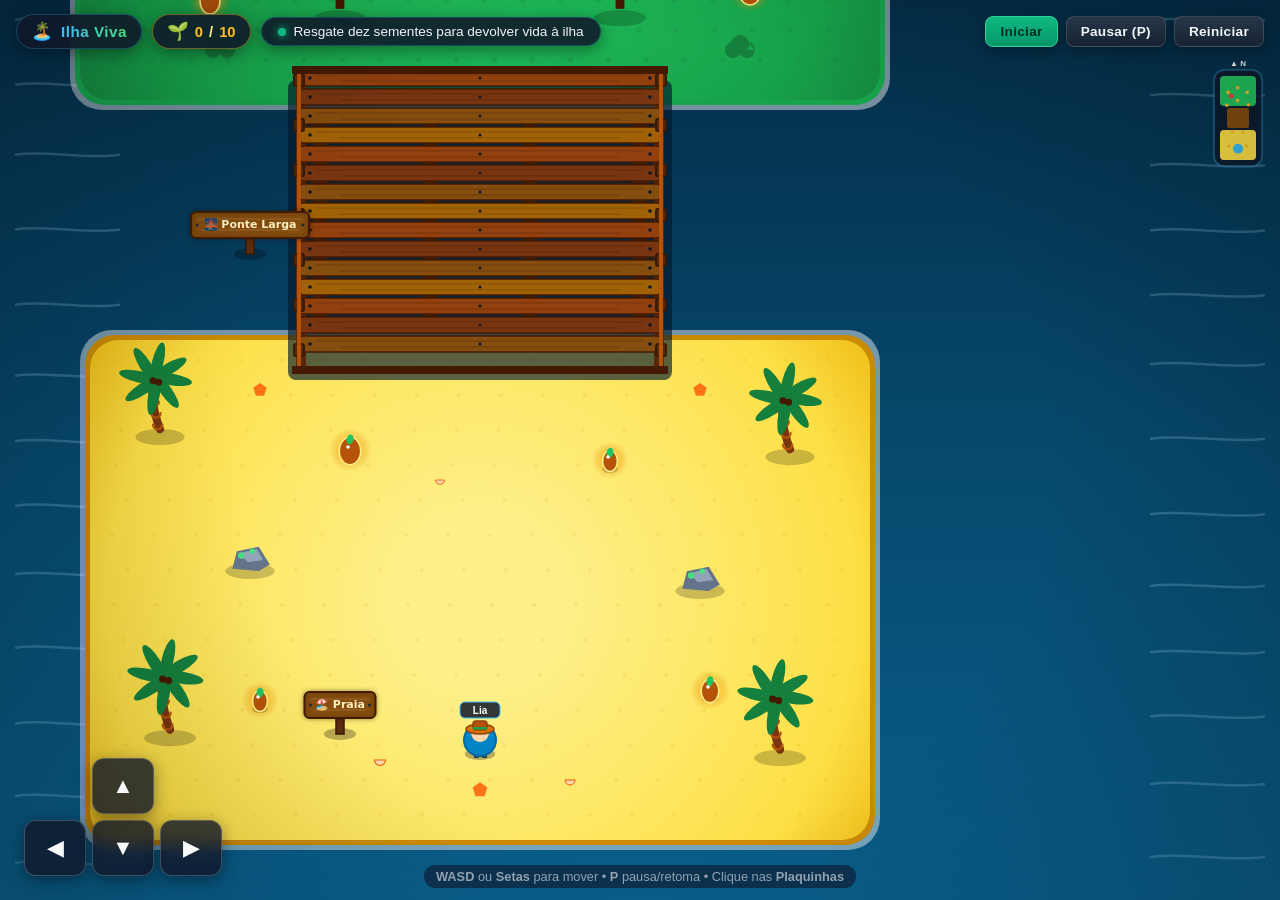
==== index.html @ a468ca23 "resgate-guarda-ok" ====
<!DOCTYPE html>
<html lang="pt-BR">
<head>
  <meta charset="UTF-8">
  <meta name="viewport" content="width=device-width, initial-scale=1.0, user-scalable=no">
  <title>Ilha Viva — Aventura de Lia</title>
  <link rel="stylesheet" href="style.css">
</head>
<body>
  <div class="game-viewport">
    <canvas id="gameCanvas" tabindex="0" aria-label="Cenário de Ilha Viva em tela cheia com Lia explorando praia, ponte larga e bosque"></canvas>
    
    <!-- HUD Flutuante Superior (100% integrado ao jogo) -->
    <header class="floating-hud" role="region" aria-label="Painel de Informações">
      <div class="hud-left">
        <div class="brand-pill">
          <span class="brand-icon" aria-hidden="true">🏝️</span>
          <span class="brand-title">Ilha Viva</span>
        </div>
        
        <div class="seed-counter-badge" id="seedBadge" aria-label="Progresso de sementes">
          <span class="seed-icon" aria-hidden="true">🌱</span>
          <span id="seedsCollected" class="seed-count">0</span>/<span id="seedsTotal" class="seed-count">10</span>
        </div>

        <div class="hud-status-badge">
          <span class="status-dot" id="statusDot" aria-hidden="true"></span>
          <span id="statusMessage" role="status" aria-live="polite">Resgate dez sementes para devolver vida à ilha</span>
        </div>
      </div>

      <div class="hud-right">
        <div class="hud-actions">
          <button id="btnStart" class="ui-btn primary-btn" type="button" aria-label="Iniciar exploração">Iniciar</button>
          <button id="btnPause" class="ui-btn" type="button" aria-label="Pausar ou retomar o jogo (tecla P)">Pausar (P)</button>
          <button id="btnReset" class="ui-btn" type="button" aria-label="Reiniciar partida">Reiniciar</button>
        </div>
      </div>
    </header>

    <!-- Toast de Descoberta de Local ao Clicar na Plaquinha -->
    <div id="placeToast" class="place-discovery-toast hidden" role="status" aria-live="polite">
      <span class="toast-icon" id="toastIcon">📍</span>
      <span class="toast-text" id="toastTitle">Nome do Local</span>
      <span class="toast-desc" id="toastSubtitle">Clique para inspecionar</span>
    </div>

    <!-- Controles Virtuais de Toque Flutuantes (Mobile) -->
    <section class="floating-touch-controls" aria-label="Controles virtuais de toque">
      <div class="dpad">
        <button id="btnUp" class="dpad-btn up" type="button" aria-label="Mover Lia para cima">▲</button>
        <div class="dpad-middle">
          <button id="btnLeft" class="dpad-btn left" type="button" aria-label="Mover Lia para a esquerda">◀</button>
          <button id="btnDown" class="dpad-btn down" type="button" aria-label="Mover Lia para baixo">▼</button>
          <button id="btnRight" class="dpad-btn right" type="button" aria-label="Mover Lia para a direita">▶</button>
        </div>
      </div>
    </section>

    <!-- Legenda Discreta no Rodapé -->
    <div class="bottom-legend">
      <span><strong>WASD</strong> ou <strong>Setas</strong> para mover • <strong>P</strong> pausa/retoma • Clique nas <strong>Plaquinhas</strong></span>
    </div>

    <!-- Overlay de Pausa / Vitória -->
    <div id="modalOverlay" class="modal-overlay hidden" role="dialog" aria-modal="true" aria-labelledby="modalTitle">
      <div class="modal-card">
        <h2 id="modalTitle">Jogo Pausado</h2>
        <p id="modalDescription">A exploração está em pausa. Pressione o botão Retomar ou a tecla P para continuar.</p>
        <div class="modal-actions">
          <button id="modalResumeBtn" class="ui-btn primary-btn" type="button">Retomar</button>
          <button id="modalResetBtn" class="ui-btn" type="button">Reiniciar Partida</button>
        </div>
      </div>
    </div>
  </div>

  <script src="game.js"></script>
</body>
</html>
---- style.css ----
* {
  box-sizing: border-box;
  margin: 0;
  padding: 0;
}

:root {
  --bg-deep: #070d14;
  --panel-bg: rgba(15, 23, 42, 0.88);
  --panel-border: rgba(56, 189, 248, 0.25);
  --text-main: #f8fafc;
  --text-muted: #94a3b8;
  --accent-gold: #fbbf24;
  --accent-green: #10b981;
  --accent-cyan: #38bdf8;
  --focus-ring: #38bdf8;
}

html, body {
  width: 100%;
  height: 100%;
  margin: 0;
  padding: 0;
  overflow: hidden;
  background-color: #042d47;
  font-family: -apple-system, BlinkMacSystemFont, "Segoe UI", Roboto, "Helvetica Neue", Arial, sans-serif;
  color: var(--text-main);
  user-select: none;
  -webkit-user-select: none;
}

/* Container do Jogo em Tela Cheia */
.game-viewport {
  position: relative;
  width: 100vw;
  height: 100vh;
  overflow: hidden;
  display: flex;
  align-items: center;
  justify-content: center;
}

#gameCanvas {
  position: absolute;
  top: 0;
  left: 0;
  width: 100%;
  height: 100%;
  display: block;
}

/* HUD Superior Flutuante Compacto e Translúcido */
.floating-hud {
  position: absolute;
  top: 14px;
  left: 16px;
  right: 16px;
  display: flex;
  align-items: center;
  justify-content: space-between;
  gap: 12px;
  pointer-events: none; /* Permite cliques no canvas através das áreas vazias */
  z-index: 10;
}

.hud-left, .hud-right {
  display: flex;
  align-items: center;
  gap: 10px;
  pointer-events: auto; /* Reativa cliques nos botões e badges */
}

/* Badge Marca */
.brand-pill {
  display: flex;
  align-items: center;
  gap: 8px;
  padding: 6px 14px;
  background: var(--panel-bg);
  backdrop-filter: blur(10px);
  -webkit-backdrop-filter: blur(10px);
  border: 1px solid var(--panel-border);
  border-radius: 999px;
  box-shadow: 0 4px 16px rgba(0, 0, 0, 0.4);
}

.brand-icon {
  font-size: 1.1rem;
}

.brand-title {
  font-size: 0.95rem;
  font-weight: 800;
  letter-spacing: 0.5px;
  background: linear-gradient(90deg, #38bdf8, #4ade80);
  -webkit-background-clip: text;
  -webkit-text-fill-color: transparent;
}

/* Contador de Sementes 0/10 a 10/10 */
.seed-counter-badge {
  display: flex;
  align-items: center;
  gap: 6px;
  padding: 6px 14px;
  background: var(--panel-bg);
  backdrop-filter: blur(10px);
  -webkit-backdrop-filter: blur(10px);
  border: 1px solid rgba(251, 191, 36, 0.4);
  border-radius: 999px;
  font-size: 0.92rem;
  font-weight: 700;
  color: #fef08a;
  box-shadow: 0 4px 16px rgba(0, 0, 0, 0.4);
  transition: transform 0.15s ease, border-color 0.15s ease;
}

.seed-icon {
  font-size: 1.1rem;
}

.seed-count {
  color: #fbbf24;
}

.seed-counter-badge.pulse {
  transform: scale(1.1);
  border-color: #fbbf24;
  box-shadow: 0 0 16px rgba(251, 191, 36, 0.6);
}

/* Status Textual */
.hud-status-badge {
  display: flex;
  align-items: center;
  gap: 8px;
  padding: 6px 16px;
  background: var(--panel-bg);
  backdrop-filter: blur(10px);
  -webkit-backdrop-filter: blur(10px);
  border: 1px solid var(--panel-border);
  border-radius: 999px;
  font-size: 0.85rem;
  font-weight: 500;
  color: #f1f5f9;
  box-shadow: 0 4px 16px rgba(0, 0, 0, 0.4);
}

.status-dot {
  width: 8px;
  height: 8px;
  border-radius: 50%;
  background-color: var(--accent-green);
  box-shadow: 0 0 8px var(--accent-green);
  flex-shrink: 0;
}

.status-dot.gold {
  background-color: #fbbf24;
  box-shadow: 0 0 8px #fbbf24;
}

/* Ações / Botões */
.hud-actions {
  display: flex;
  gap: 8px;
}

.ui-btn {
  background: linear-gradient(180deg, #273549 0%, #172332 100%);
  color: #f1f5f9;
  border: 1px solid rgba(255, 255, 255, 0.14);
  border-radius: 8px;
  padding: 7px 14px;
  font-size: 0.85rem;
  font-weight: 600;
  letter-spacing: 0.3px;
  cursor: pointer;
  box-shadow: 0 4px 12px rgba(0, 0, 0, 0.3);
  transition: all 0.16s ease;
  touch-action: manipulation;
}

.ui-btn:hover {
  background: linear-gradient(180deg, #33445d 0%, #1e2c3e 100%);
  border-color: rgba(56, 189, 248, 0.45);
  transform: translateY(-1px);
}

.ui-btn:active {
  transform: translateY(1px);
}

.ui-btn:focus-visible,
.dpad-btn:focus-visible,
#gameCanvas:focus-visible {
  outline: 3px solid var(--focus-ring);
  outline-offset: 2px;
}

.primary-btn {
  background: linear-gradient(180deg, #10b981 0%, #059669 100%);
  color: #022c22;
  border: 1px solid #34d399;
}

.primary-btn:hover {
  background: linear-gradient(180deg, #34d399 0%, #059669 100%);
  color: #022c22;
}

/* Toast de Revelação ao Clicar na Plaquinha */
.place-discovery-toast {
  position: absolute;
  top: 70px;
  left: 50%;
  transform: translateX(-50%) translateY(0);
  background: rgba(15, 23, 42, 0.94);
  border: 1px solid rgba(56, 189, 248, 0.5);
  backdrop-filter: blur(12px);
  -webkit-backdrop-filter: blur(12px);
  padding: 10px 24px;
  border-radius: 999px;
  display: flex;
  align-items: center;
  gap: 10px;
  box-shadow: 0 12px 32px rgba(0, 0, 0, 0.65);
  z-index: 25;
  transition: opacity 0.3s ease, transform 0.3s cubic-bezier(0.34, 1.56, 0.64, 1);
  pointer-events: none;
}

.place-discovery-toast.hidden {
  opacity: 0;
  transform: translateX(-50%) translateY(-20px);
}

.toast-icon {
  font-size: 1.25rem;
}

.toast-text {
  font-size: 0.95rem;
  font-weight: 700;
  color: #f8fafc;
}

.toast-desc {
  font-size: 0.8rem;
  color: #94a3b8;
  border-left: 1px solid rgba(255, 255, 255, 0.2);
  padding-left: 8px;
}

/* Controles Virtuais Flutuantes no Canto Inferior Esquerdo */
.floating-touch-controls {
  position: absolute;
  bottom: 24px;
  left: 24px;
  z-index: 15;
  pointer-events: auto;
}

.dpad {
  display: flex;
  flex-direction: column;
  align-items: center;
  gap: 6px;
}

.dpad-middle {
  display: flex;
  gap: 6px;
}

.dpad-btn {
  width: 62px;
  height: 56px;
  background: rgba(15, 23, 42, 0.8);
  backdrop-filter: blur(8px);
  -webkit-backdrop-filter: blur(8px);
  border: 1px solid rgba(255, 255, 255, 0.2);
  border-radius: 12px;
  color: #f8fafc;
  font-size: 1.35rem;
  cursor: pointer;
  touch-action: manipulation;
  user-select: none;
  display: flex;
  align-items: center;
  justify-content: center;
  box-shadow: 0 4px 16px rgba(0, 0, 0, 0.4);
  transition: all 0.12s ease;
}

.dpad-btn:active,
.dpad-btn.active {
  background: linear-gradient(145deg, #0284c7, #0369a1);
  transform: scale(0.92);
  box-shadow: 0 0 16px rgba(56, 189, 248, 0.6);
}

/* Legenda Discreta no Rodapé Central */
.bottom-legend {
  position: absolute;
  bottom: 12px;
  left: 50%;
  transform: translateX(-50%);
  font-size: 0.8rem;
  color: rgba(255, 255, 255, 0.55);
  background: rgba(15, 23, 42, 0.6);
  backdrop-filter: blur(6px);
  padding: 4px 12px;
  border-radius: 999px;
  pointer-events: none;
  z-index: 10;
}

/* Overlay / Modal */
.modal-overlay {
  position: absolute;
  inset: 0;
  background: rgba(7, 13, 20, 0.84);
  backdrop-filter: blur(10px);
  -webkit-backdrop-filter: blur(10px);
  display: flex;
  align-items: center;
  justify-content: center;
  z-index: 30;
}

.modal-overlay.hidden {
  display: none;
}

.modal-card {
  background: linear-gradient(145deg, #162436, #0e1722);
  border: 1px solid rgba(56, 189, 248, 0.35);
  border-radius: 16px;
  padding: 30px 36px;
  text-align: center;
  max-width: 440px;
  width: 90%;
  box-shadow: 0 24px 48px rgba(0, 0, 0, 0.7);
  animation: modalPop 0.22s cubic-bezier(0.34, 1.56, 0.64, 1);
}

@keyframes modalPop {
  0% { transform: scale(0.92); opacity: 0; }
  100% { transform: scale(1); opacity: 1; }
}

.modal-card h2 {
  font-size: 1.5rem;
  color: #f8fafc;
  margin-bottom: 10px;
}

.modal-card p {
  font-size: 0.95rem;
  color: #cbd5e1;
  margin-bottom: 24px;
  line-height: 1.5;
}

.modal-actions {
  display: flex;
  justify-content: center;
  gap: 14px;
  flex-wrap: wrap;
}

/* Responsividade Mobile e Telas Menores */
@media (max-width: 768px) {
  .floating-hud {
    top: 8px;
    left: 8px;
    right: 8px;
    flex-wrap: wrap;
    gap: 8px;
  }

  .hud-status-badge {
    display: none; /* Em celular pequeno poupa espaço mantendo o contador */
  }

  .floating-touch-controls {
    bottom: 16px;
    left: 16px;
  }

  .bottom-legend {
    display: none;
  }
}
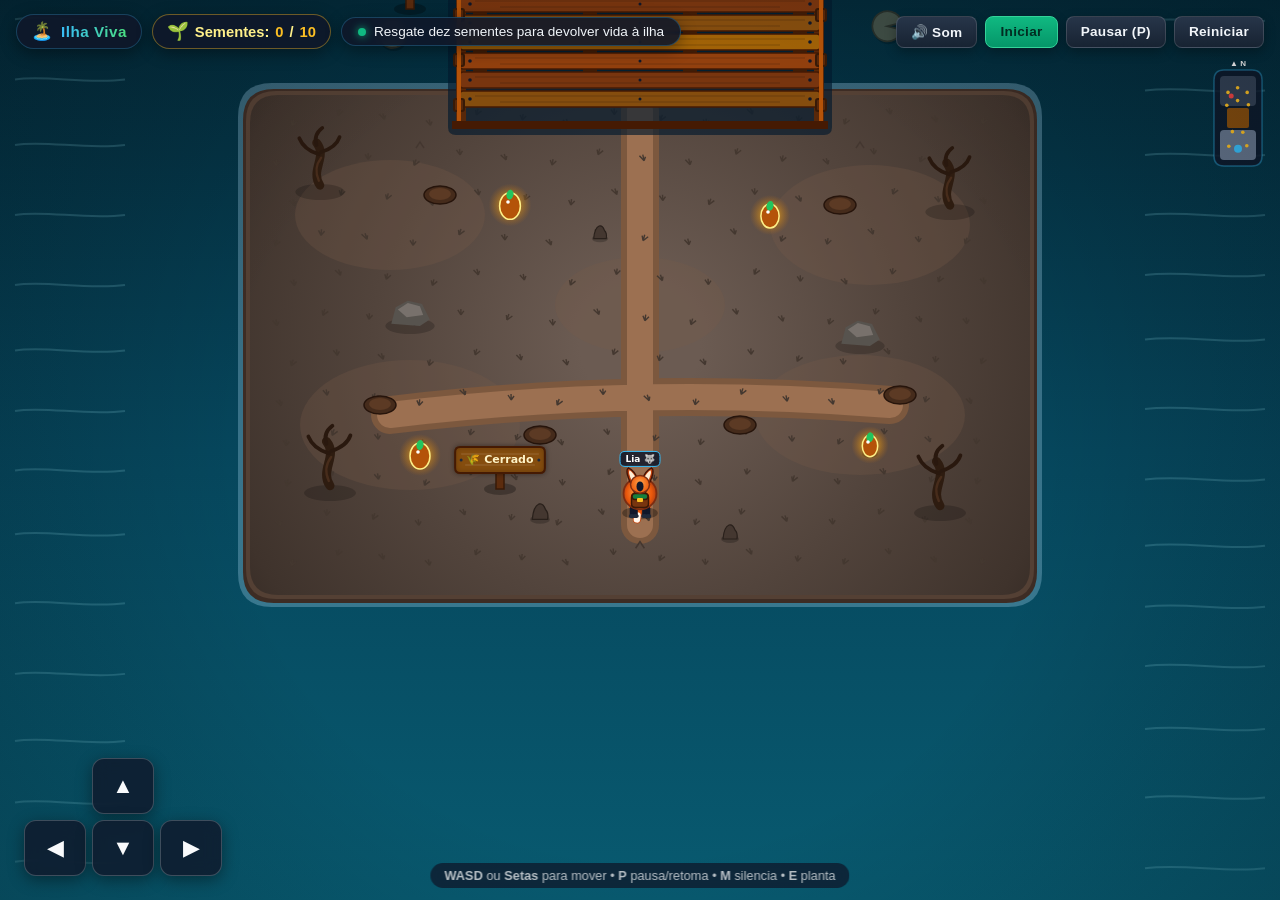
==== commit 98e4ad90: "feat: implementa fase de plantio, audio procedural, biomas cerrado/mata e melhorias visuais Adiciona" ====
--- a/index.html
+++ b/index.html
@@ -8,7 +8,7 @@
 </head>
 <body>
   <div class="game-viewport">
-    <canvas id="gameCanvas" tabindex="0" aria-label="Cenário de Ilha Viva em tela cheia com Lia explorando praia, ponte larga e bosque"></canvas>
+    <canvas id="gameCanvas" tabindex="0" aria-label="Cenário de Ilha Viva em tela cheia com Lia (lobo-guará) explorando o cerrado, a ponte larga e a mata nativa"></canvas>
     
     <!-- HUD Flutuante Superior (100% integrado ao jogo) -->
     <header class="floating-hud" role="region" aria-label="Painel de Informações">
@@ -19,7 +19,8 @@
         </div>
         
         <div class="seed-counter-badge" id="seedBadge" aria-label="Progresso de sementes">
-          <span class="seed-icon" aria-hidden="true">🌱</span>
+          <span class="seed-icon" id="seedBadgeIcon" aria-hidden="true">🌱</span>
+          <span id="seedBadgeLabel">Sementes:</span>
           <span id="seedsCollected" class="seed-count">0</span>/<span id="seedsTotal" class="seed-count">10</span>
         </div>
 
@@ -31,6 +32,8 @@
 
       <div class="hud-right">
         <div class="hud-actions">
+          <button id="btnPlant" class="ui-btn plant-btn hidden" type="button" aria-label="Iniciar etapa de plantio">Plantar 🌿</button>
+          <button id="btnMute" class="ui-btn" type="button" aria-label="Silenciar áudio (tecla M)" title="Silenciar ou ativar áudio">🔊 Som</button>
           <button id="btnStart" class="ui-btn primary-btn" type="button" aria-label="Iniciar exploração">Iniciar</button>
           <button id="btnPause" class="ui-btn" type="button" aria-label="Pausar ou retomar o jogo (tecla P)">Pausar (P)</button>
           <button id="btnReset" class="ui-btn" type="button" aria-label="Reiniciar partida">Reiniciar</button>
@@ -55,20 +58,23 @@
           <button id="btnRight" class="dpad-btn right" type="button" aria-label="Mover Lia para a direita">▶</button>
         </div>
       </div>
+      <!-- Botão de Ação Virtual para Plantio Touch no Mobile -->
+      <button id="btnActionPlant" class="action-plant-btn hidden" type="button" aria-label="Plantar semente no canteiro (tecla E)">🌱 Plantar (E)</button>
     </section>
 
     <!-- Legenda Discreta no Rodapé -->
-    <div class="bottom-legend">
-      <span><strong>WASD</strong> ou <strong>Setas</strong> para mover • <strong>P</strong> pausa/retoma • Clique nas <strong>Plaquinhas</strong></span>
+    <div class="bottom-legend" id="bottomLegend">
+      <span><strong>WASD</strong> ou <strong>Setas</strong> para mover • <strong>P</strong> pausa/retoma • <strong>M</strong> silencia • <strong>E</strong> planta</span>
     </div>
 
-    <!-- Overlay de Pausa / Vitória -->
+    <!-- Overlay de Pausa / Vitória / Conclusão -->
     <div id="modalOverlay" class="modal-overlay hidden" role="dialog" aria-modal="true" aria-labelledby="modalTitle">
       <div class="modal-card">
         <h2 id="modalTitle">Jogo Pausado</h2>
         <p id="modalDescription">A exploração está em pausa. Pressione o botão Retomar ou a tecla P para continuar.</p>
         <div class="modal-actions">
-          <button id="modalResumeBtn" class="ui-btn primary-btn" type="button">Retomar</button>
+          <button id="modalPlantBtn" class="ui-btn plant-btn hidden" type="button">Plantar 🌿</button>
+          <button id="modalPrimaryBtn" class="ui-btn primary-btn" type="button">Retomar</button>
           <button id="modalResetBtn" class="ui-btn" type="button">Reiniciar Partida</button>
         </div>
       </div>
--- a/style.css
+++ b/style.css
@@ -29,7 +29,6 @@
   -webkit-user-select: none;
 }
 
-/* Container do Jogo em Tela Cheia */
 .game-viewport {
   position: relative;
   width: 100vw;
@@ -49,7 +48,7 @@
   display: block;
 }
 
-/* HUD Superior Flutuante Compacto e Translúcido */
+/* HUD Superior Flutuante Compacto */
 .floating-hud {
   position: absolute;
   top: 14px;
@@ -59,7 +58,7 @@
   align-items: center;
   justify-content: space-between;
   gap: 12px;
-  pointer-events: none; /* Permite cliques no canvas através das áreas vazias */
+  pointer-events: none;
   z-index: 10;
 }
 
@@ -67,10 +66,9 @@
   display: flex;
   align-items: center;
   gap: 10px;
-  pointer-events: auto; /* Reativa cliques nos botões e badges */
-}
-
-/* Badge Marca */
+  pointer-events: auto;
+}
+
 .brand-pill {
   display: flex;
   align-items: center;
@@ -97,7 +95,7 @@
   -webkit-text-fill-color: transparent;
 }
 
-/* Contador de Sementes 0/10 a 10/10 */
+/* Badge Contador */
 .seed-counter-badge {
   display: flex;
   align-items: center;
@@ -158,6 +156,11 @@
 .status-dot.gold {
   background-color: #fbbf24;
   box-shadow: 0 0 8px #fbbf24;
+}
+
+.status-dot.danger {
+  background-color: #ef4444;
+  box-shadow: 0 0 8px #ef4444;
 }
 
 /* Ações / Botões */
@@ -209,7 +212,40 @@
   color: #022c22;
 }
 
-/* Toast de Revelação ao Clicar na Plaquinha */
+.ui-btn.muted {
+  background: linear-gradient(180deg, #3f2020 0%, #261313 100%);
+  border-color: rgba(239, 68, 68, 0.45);
+  color: #fca5a5;
+}
+
+.ui-btn.muted:hover {
+  background: linear-gradient(180deg, #4f2a2a 0%, #301818 100%);
+  border-color: rgba(239, 68, 68, 0.7);
+}
+
+/* Botão Plantar Destacado */
+.plant-btn {
+  background: linear-gradient(180deg, #22c55e 0%, #15803d 100%);
+  color: #ffffff;
+  border: 1px solid #86efac;
+  animation: pulseGlow 1.5s infinite;
+}
+
+@keyframes pulseGlow {
+  0% { box-shadow: 0 0 6px rgba(34, 197, 94, 0.4); }
+  50% { box-shadow: 0 0 18px rgba(34, 197, 94, 0.8); }
+  100% { box-shadow: 0 0 6px rgba(34, 197, 94, 0.4); }
+}
+
+.plant-btn:hover {
+  background: linear-gradient(180deg, #4ade80 0%, #16a34a 100%);
+}
+
+.hidden {
+  display: none !important;
+}
+
+/* Toast */
 .place-discovery-toast {
   position: absolute;
   top: 70px;
@@ -252,13 +288,16 @@
   padding-left: 8px;
 }
 
-/* Controles Virtuais Flutuantes no Canto Inferior Esquerdo */
+/* Controles Virtuais Flutuantes */
 .floating-touch-controls {
   position: absolute;
   bottom: 24px;
   left: 24px;
   z-index: 15;
   pointer-events: auto;
+  display: flex;
+  align-items: flex-end;
+  gap: 16px;
 }
 
 .dpad {
@@ -300,23 +339,41 @@
   box-shadow: 0 0 16px rgba(56, 189, 248, 0.6);
 }
 
-/* Legenda Discreta no Rodapé Central */
+.action-plant-btn {
+  background: linear-gradient(145deg, #16a34a, #15803d);
+  color: #ffffff;
+  border: 2px solid #86efac;
+  border-radius: 14px;
+  padding: 12px 18px;
+  font-size: 1rem;
+  font-weight: 700;
+  box-shadow: 0 4px 16px rgba(0, 0, 0, 0.5);
+  cursor: pointer;
+  touch-action: manipulation;
+}
+
+.action-plant-btn:active {
+  transform: scale(0.94);
+  background: #22c55e;
+}
+
 .bottom-legend {
   position: absolute;
   bottom: 12px;
   left: 50%;
   transform: translateX(-50%);
   font-size: 0.8rem;
-  color: rgba(255, 255, 255, 0.55);
-  background: rgba(15, 23, 42, 0.6);
+  color: rgba(255, 255, 255, 0.7);
+  background: rgba(15, 23, 42, 0.75);
   backdrop-filter: blur(6px);
-  padding: 4px 12px;
+  padding: 5px 14px;
   border-radius: 999px;
   pointer-events: none;
   z-index: 10;
-}
-
-/* Overlay / Modal */
+  text-align: center;
+}
+
+/* Modal Overlay */
 .modal-overlay {
   position: absolute;
   inset: 0;
@@ -327,10 +384,6 @@
   align-items: center;
   justify-content: center;
   z-index: 30;
-}
-
-.modal-overlay.hidden {
-  display: none;
 }
 
 .modal-card {
@@ -339,7 +392,7 @@
   border-radius: 16px;
   padding: 30px 36px;
   text-align: center;
-  max-width: 440px;
+  max-width: 460px;
   width: 90%;
   box-shadow: 0 24px 48px rgba(0, 0, 0, 0.7);
   animation: modalPop 0.22s cubic-bezier(0.34, 1.56, 0.64, 1);
@@ -370,7 +423,6 @@
   flex-wrap: wrap;
 }
 
-/* Responsividade Mobile e Telas Menores */
 @media (max-width: 768px) {
   .floating-hud {
     top: 8px;
@@ -381,7 +433,7 @@
   }
 
   .hud-status-badge {
-    display: none; /* Em celular pequeno poupa espaço mantendo o contador */
+    display: none;
   }
 
   .floating-touch-controls {
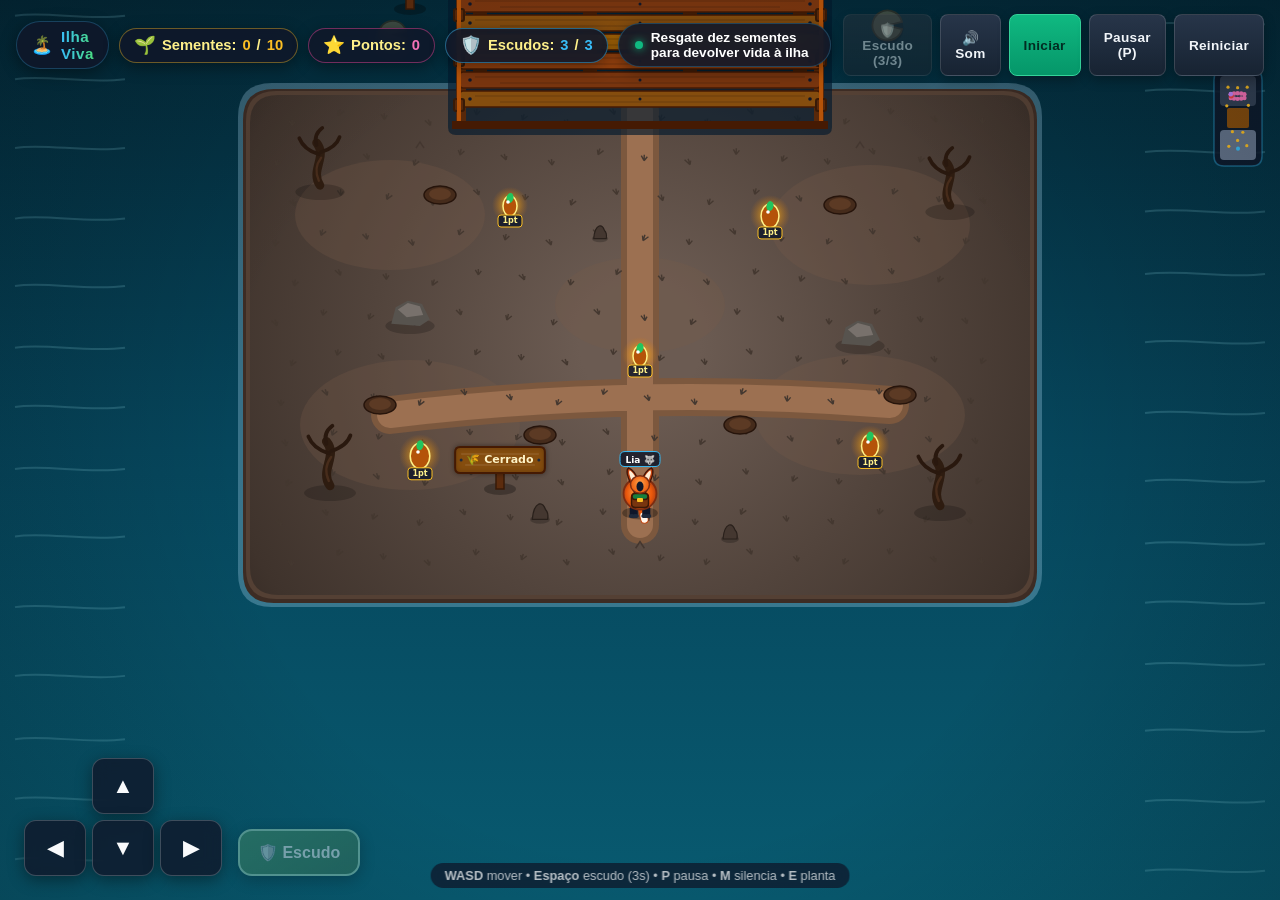
==== commit e6f9b97f: "feat: sistema de escudo protetor, 20 sementes com pontuacao e suporte a assets PNG com fallback Canv" ====
--- a/index.html
+++ b/index.html
@@ -24,6 +24,18 @@
           <span id="seedsCollected" class="seed-count">0</span>/<span id="seedsTotal" class="seed-count">10</span>
         </div>
 
+        <div class="seed-counter-badge points-badge" id="pointsBadge" aria-label="Pontuação da missão">
+          <span class="seed-icon" id="pointsBadgeIcon" aria-hidden="true">⭐</span>
+          <span id="pointsBadgeLabel">Pontos:</span>
+          <span id="scoreValue" class="seed-count">0</span>
+        </div>
+
+        <div class="seed-counter-badge shield-badge" id="shieldBadge" aria-label="Escudos disponíveis">
+          <span class="seed-icon" id="shieldBadgeIcon" aria-hidden="true">🛡️</span>
+          <span id="shieldBadgeLabel">Escudos:</span>
+          <span id="shieldsAvailable" class="seed-count">3</span>/<span class="seed-count">3</span>
+        </div>
+
         <div class="hud-status-badge">
           <span class="status-dot" id="statusDot" aria-hidden="true"></span>
           <span id="statusMessage" role="status" aria-live="polite">Resgate dez sementes para devolver vida à ilha</span>
@@ -33,6 +45,7 @@
       <div class="hud-right">
         <div class="hud-actions">
           <button id="btnPlant" class="ui-btn plant-btn hidden" type="button" aria-label="Iniciar etapa de plantio">Plantar 🌿</button>
+          <button id="btnShield" class="ui-btn shield-btn" type="button" aria-label="Ativar escudo por 3 segundos (tecla Espaço)">🛡️ Escudo (Espaço)</button>
           <button id="btnMute" class="ui-btn" type="button" aria-label="Silenciar áudio (tecla M)" title="Silenciar ou ativar áudio">🔊 Som</button>
           <button id="btnStart" class="ui-btn primary-btn" type="button" aria-label="Iniciar exploração">Iniciar</button>
           <button id="btnPause" class="ui-btn" type="button" aria-label="Pausar ou retomar o jogo (tecla P)">Pausar (P)</button>
@@ -58,13 +71,14 @@
           <button id="btnRight" class="dpad-btn right" type="button" aria-label="Mover Lia para a direita">▶</button>
         </div>
       </div>
-      <!-- Botão de Ação Virtual para Plantio Touch no Mobile -->
+      <!-- Botões de Ação Virtual para Touch no Mobile -->
+      <button id="btnTouchShield" class="action-plant-btn shield-touch-btn" type="button" aria-label="Ativar escudo por 3 segundos (tecla Espaço)">🛡️ Escudo</button>
       <button id="btnActionPlant" class="action-plant-btn hidden" type="button" aria-label="Plantar semente no canteiro (tecla E)">🌱 Plantar (E)</button>
     </section>
 
     <!-- Legenda Discreta no Rodapé -->
     <div class="bottom-legend" id="bottomLegend">
-      <span><strong>WASD</strong> ou <strong>Setas</strong> para mover • <strong>P</strong> pausa/retoma • <strong>M</strong> silencia • <strong>E</strong> planta</span>
+      <span><strong>WASD</strong> mover • <strong>Espaço</strong> escudo (3s) • <strong>P</strong> pausa • <strong>M</strong> silencia • <strong>E</strong> planta</span>
     </div>
 
     <!-- Overlay de Pausa / Vitória / Conclusão -->
--- a/style.css
+++ b/style.css
@@ -127,6 +127,50 @@
   box-shadow: 0 0 16px rgba(251, 191, 36, 0.6);
 }
 
+.points-badge {
+  border-color: rgba(236, 72, 153, 0.45);
+  background: rgba(15, 23, 42, 0.88);
+}
+
+.points-badge .seed-count {
+  color: #f472b6;
+}
+
+.shield-badge {
+  border-color: rgba(56, 189, 248, 0.45);
+  background: rgba(15, 23, 42, 0.88);
+  transition: all 0.25s ease;
+}
+
+.shield-badge.active {
+  border-color: #38bdf8;
+  box-shadow: 0 0 16px rgba(56, 189, 248, 0.8);
+  background: rgba(8, 47, 73, 0.95);
+  transform: scale(1.05);
+}
+
+.shield-badge .seed-count {
+  color: #38bdf8;
+}
+
+.shield-btn {
+  background: linear-gradient(135deg, #0284c7 0%, #0369a1 100%);
+  border-color: #38bdf8;
+  color: #f0f9ff;
+}
+
+.shield-btn:disabled, .shield-touch-btn:disabled {
+  opacity: 0.45;
+  cursor: not-allowed;
+  filter: grayscale(0.5);
+}
+
+.shield-touch-btn {
+  background: linear-gradient(135deg, rgba(2, 132, 199, 0.9) 0%, rgba(3, 105, 161, 0.9) 100%);
+  border-color: #38bdf8;
+  color: #ffffff;
+}
+
 /* Status Textual */
 .hud-status-badge {
   display: flex;
@@ -139,8 +183,8 @@
   border: 1px solid var(--panel-border);
   border-radius: 999px;
   font-size: 0.85rem;
-  font-weight: 500;
-  color: #f1f5f9;
+  font-weight: 700;
+  color: #ffffff;
   box-shadow: 0 4px 16px rgba(0, 0, 0, 0.4);
 }
 
